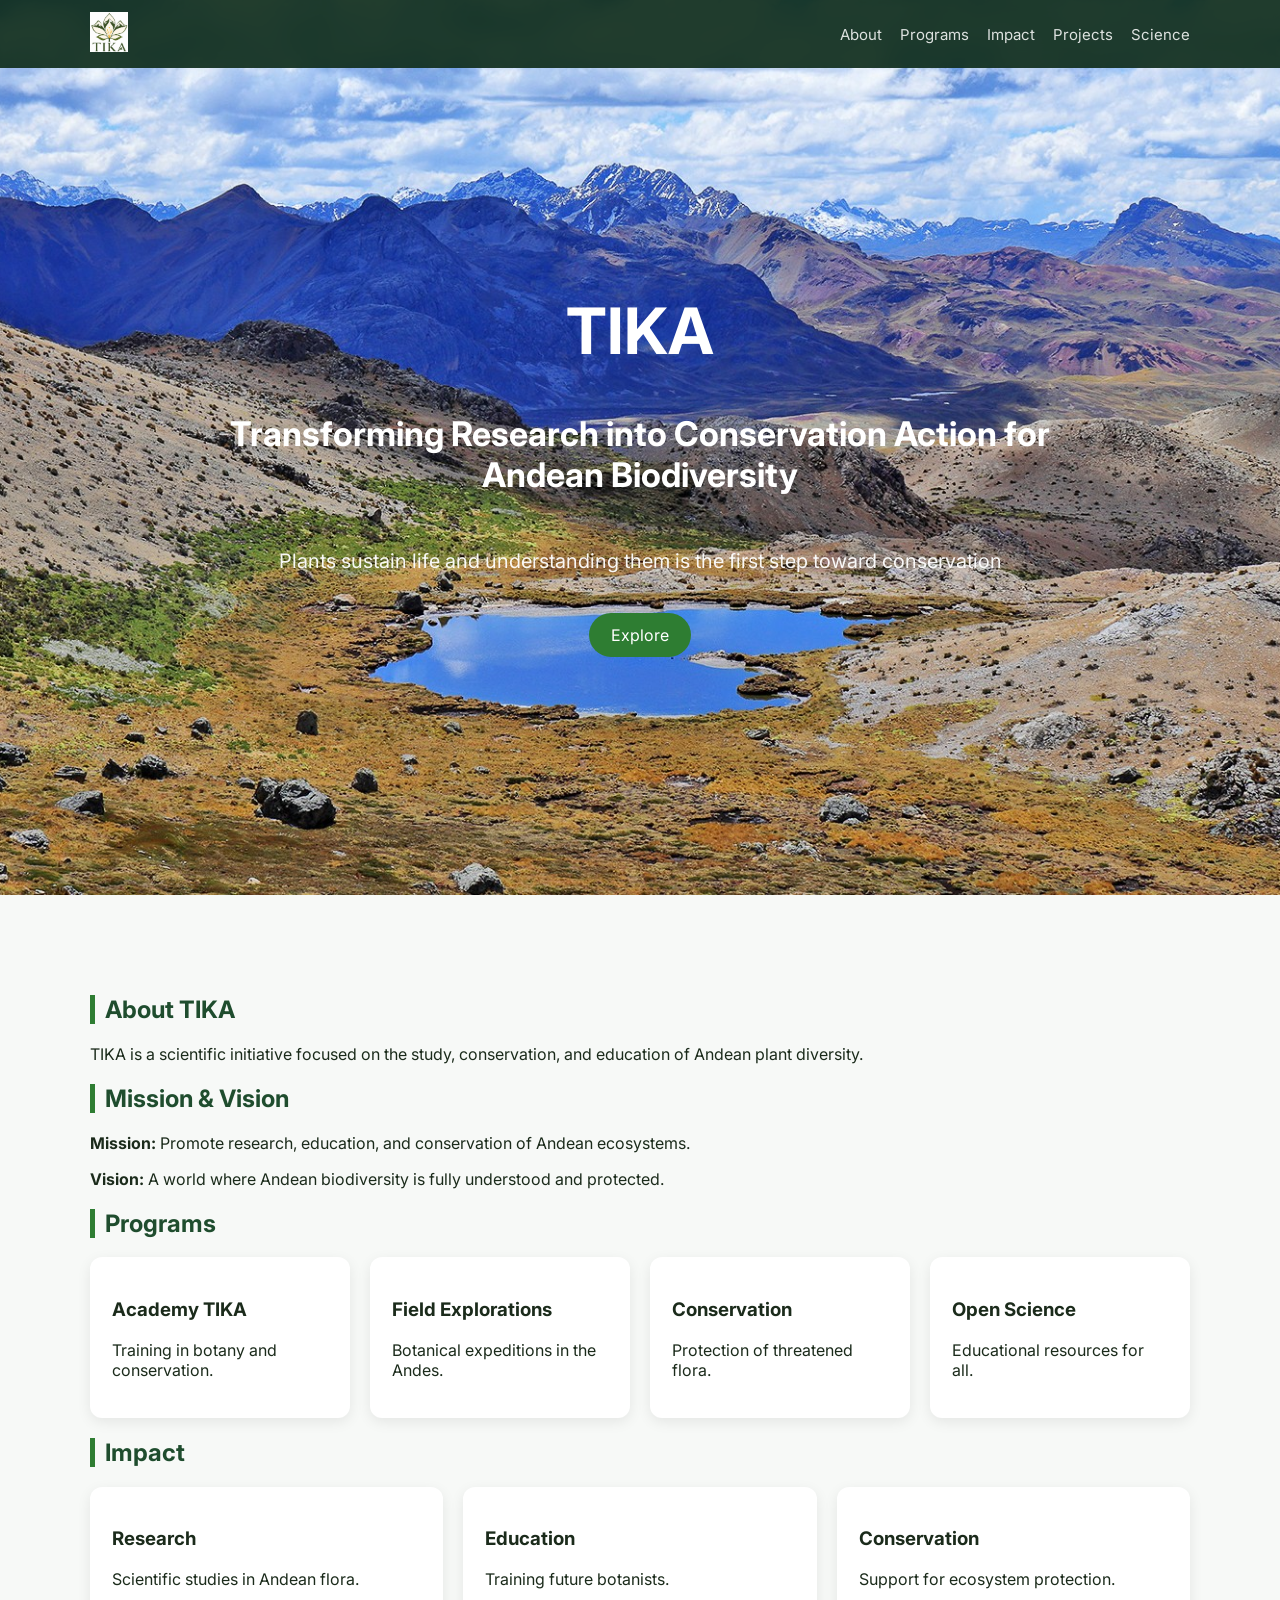
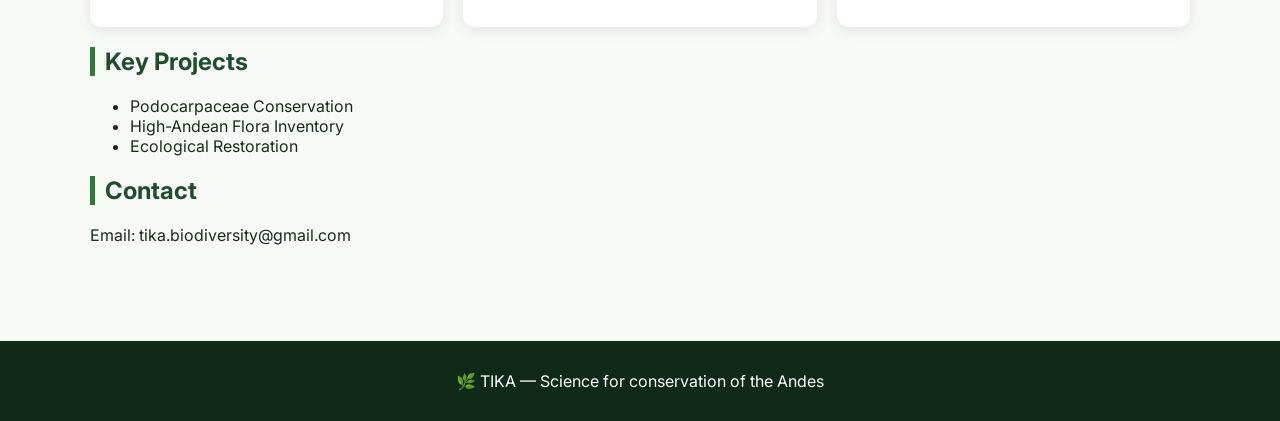
==== index.html @ 3229f662 "index.html" ====
<!DOCTYPE html>
<html lang="es">
<head>
  <meta charset="UTF-8">
  <meta name="viewport" content="width=device-width, initial-scale=1.0">

  <title>TIKA</title>
  <link rel="stylesheet" href="style.css">

  <link href="https://fonts.googleapis.com/css2?family=Inter:wght@300;400;600;700&display=swap" rel="stylesheet">
</head>

</head>

<body>

<header>
  <div class="header-container">

    <div class="logo">
      <img src="logo.png" alt="TIKA Logo" style="height:40px;">
    </div>

   <nav>
  <a href="about.html">About</a>
  <a href="index.html#programs">Programs</a>
  <a href="index.html#impact">Impact</a>

   <a href="projects.html">Projects</a>
  <a href="science.html">Science</a>
</nav>

  </div>
</header>

<!-- HERO -->
<section class="hero index-hero">
  <h1>TIKA</h1>

  <p class="main">
    Transforming Research into Conservation Action for Andean Biodiversity
  </p>

  <p class="sub">
    Plants sustain life and understanding them is the first step toward conservation
  </p>

  <a class="btn" href="#about">Explore</a>
</section>

<div class="container">

<section id="about">
  <h2>About TIKA</h2>
  <p>
    TIKA is a scientific initiative focused on the study, conservation, and education of Andean plant diversity.
  </p>
</section>

<section id="mission">
  <h2>Mission & Vision</h2>
  <p><strong>Mission:</strong> Promote research, education, and conservation of Andean ecosystems.</p>
  <p><strong>Vision:</strong> A world where Andean biodiversity is fully understood and protected.</p>
</section>

<section id="programs">
  <h2>Programs</h2>
  <div class="grid">
    <div class="card"><h3>Academy TIKA</h3><p>Training in botany and conservation.</p></div>
    <div class="card"><h3>Field Explorations</h3><p>Botanical expeditions in the Andes.</p></div>
    <div class="card"><h3>Conservation</h3><p>Protection of threatened flora.</p></div>
    <div class="card"><h3>Open Science</h3><p>Educational resources for all.</p></div>
  </div>
</section>

<section id="impact">
  <h2>Impact</h2>
  <div class="grid">
    <div class="card"><h3>Research</h3><p>Scientific studies in Andean flora.</p></div>
    <div class="card"><h3>Education</h3><p>Training future botanists.</p></div>
    <div class="card"><h3>Conservation</h3><p>Support for ecosystem protection.</p></div>
  </div>
</section>

<section id="projects">
  <h2>Key Projects</h2>
  <ul>
    <li>Podocarpaceae Conservation</li>
    <li>High-Andean Flora Inventory</li>
    <li>Ecological Restoration</li>
  </ul>
</section>

<section id="contact">
  <h2>Contact</h2>
  <p>Email: tika.biodiversity@gmail.com</p>
</section>

</div>

<footer>
  🌿 TIKA — Science for conservation of the Andes
</footer>

</body>
</html>
---- style.css ----
/* =========================
   TIKA GLOBAL STYLE
========================= */

body {
  margin: 0;
  font-family: "Inter", sans-serif;
  background: #f7f9f7;
  color: #1b2b1b;
}

/* =========================
   HEADER (GLOBAL)
========================= */

header {
  position: fixed;
  top: 0;
  width: 100%;
  background: rgba(16, 45, 28, 0.92);
  backdrop-filter: blur(10px);
  z-index: 1000;
}

.header-container {
  max-width: 1100px;
  margin: auto;
  display: flex;
  align-items: center;
  padding: 12px 20px;
}

.logo img {
  height: 60px;
}

nav {
  display: flex;
  gap: 18px;
  margin-left: auto;
}

nav a {
  color: white;
  text-decoration: none;
  font-size: 15px;
  font-weight: 400;
  opacity: 0.85;
  transition: 0.3s;
  white-space: nowrap;
}

nav a:hover {
  opacity: 1;
}

/* =========================
   HERO BASE
========================= */

.hero {
  display: flex;
  flex-direction: column;
  justify-content: center;
  align-items: center;
  text-align: center;

  color: white;
  padding: 20px;

  background-size: cover;
  background-position: center;
  background-repeat: no-repeat;
}

/* HERO VARIANTS */
.index-hero {
  height: 95vh;
  background-image: url("background.JPG");
}

.science-hero {
  height: 60vh;
  background-image: url("background1.JPG");
}

.about-hero {
  height: 60vh;
  background-image: url("background2.JPG");
}

/* HERO TEXT */
.hero h1 {
  font-size: 64px;
  margin-bottom: 10px;
  color: white;
}

.hero p.main {
  font-size: 34px;
  font-weight: 700;
  max-width: 900px;
  color: white;
}

.hero p.sub {
  font-size: 20px;
  opacity: 0.95;
  max-width: 750px;
  color: white;
}

/* BOTÓN */
.btn {
  margin-top: 20px;
  padding: 12px 22px;
  background: #2e7d32;
  color: white;
  text-decoration: none;
  border-radius: 25px;
}

/* =========================
   CONTENT
========================= */

.container {
  max-width: 1100px;
  margin: auto;
  padding: 80px 20px;
}

/* TITULOS */
h1 {
  color: #1f4d2e;
  font-size: 42px;
}

h2 {
  color: #1f4d2e;
  border-left: 5px solid #2e7d32;
  padding-left: 10px;
}

/* =========================
   GRID / CARDS
========================= */

.grid {
  display: grid;
  grid-template-columns: repeat(auto-fit, minmax(250px, 1fr));
  gap: 20px;
}

.card {
  background: white;
  padding: 22px;
  border-radius: 12px;
  box-shadow: 0 4px 14px rgba(0,0,0,0.08);
}

/* =========================
   SCIENCE BLOCKS
========================= */

.block {
  display: grid;
  grid-template-columns: 1fr 1fr;
  gap: 25px;
  align-items: center;

  background: white;
  padding: 20px;
  border-radius: 14px;
  margin-bottom: 25px;
  box-shadow: 0 6px 18px rgba(0,0,0,0.06);
}

.block img {
  width: 100%;
  height: 300px;
  object-fit: cover;
  border-radius: 14px;
}

/* =========================
   ABOUT - TEAM IMAGE FIX
========================= */

.team img {
  width: 100%;
  max-width: 280px;   /* 🔥 aquí controlas tamaño */
  height: auto;
  border-radius: 14px;
}

/* =========================
   FOOTER
========================= */

footer {
  background: #0f2a18;
  color: white;
  text-align: center;
  padding: 30px;
}

/* =========================
   RESPONSIVE
========================= */

@media (max-width: 768px) {

  .hero h1 {
    font-size: 38px;
  }

  .hero p.main {
    font-size: 22px;
  }

  .block {
    grid-template-columns: 1fr;
  }
}
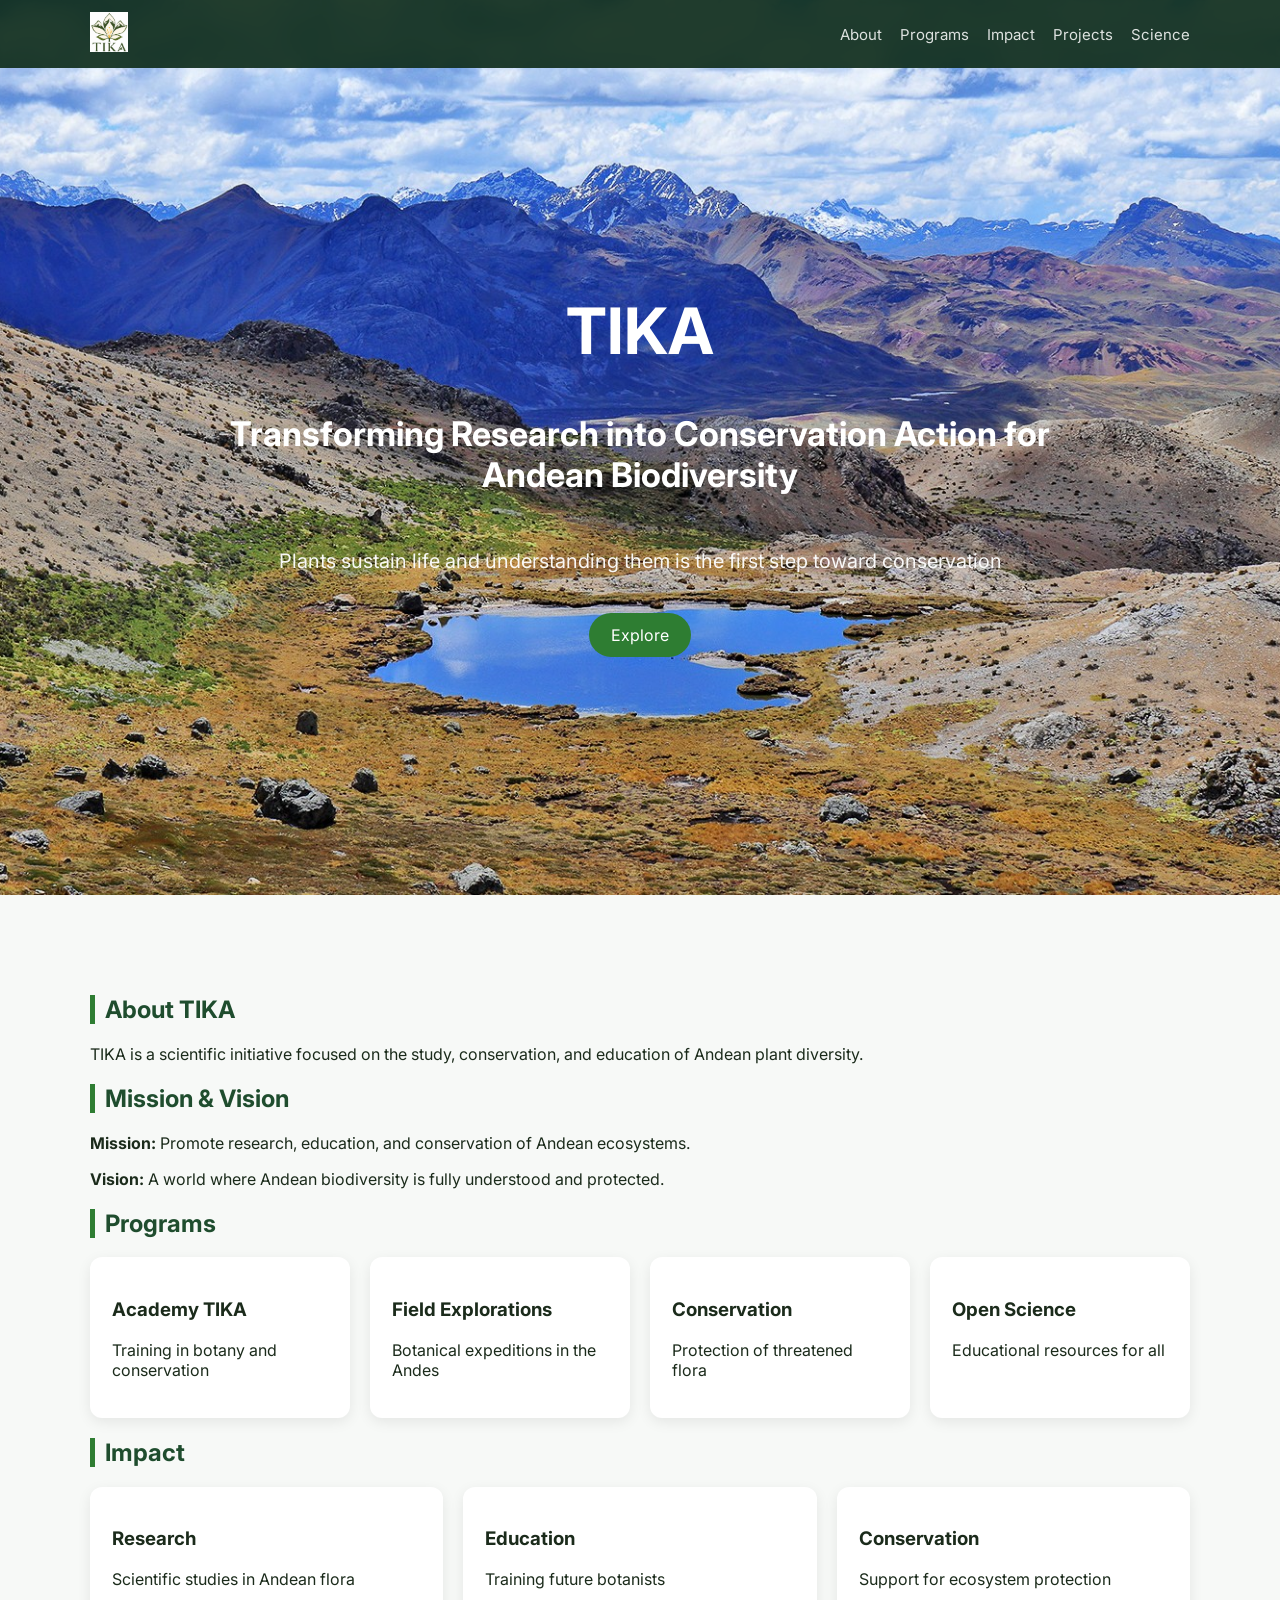
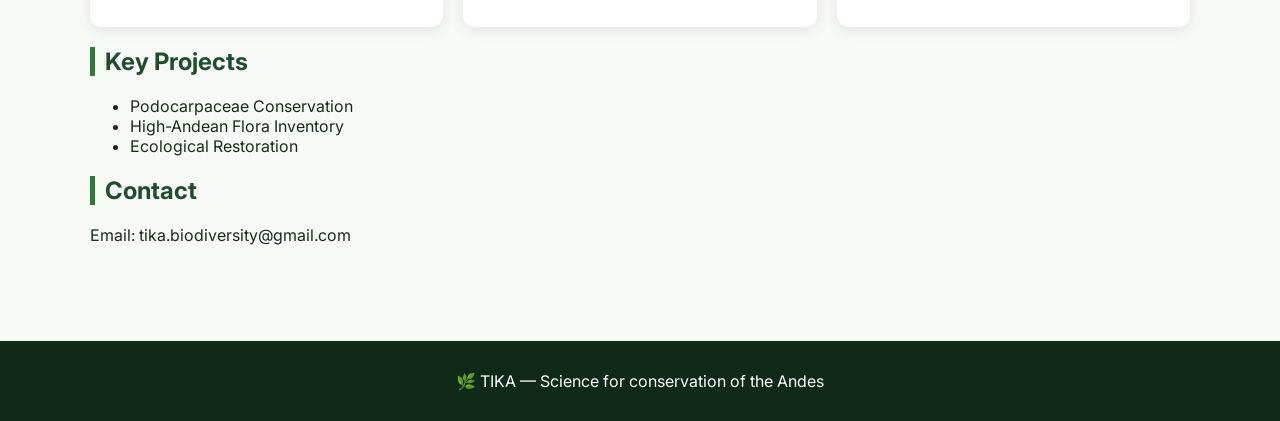
==== commit d5c7cce9: "index.html" ====
--- a/index.html
+++ b/index.html
@@ -5,6 +5,7 @@
   <meta name="viewport" content="width=device-width, initial-scale=1.0">
 
   <title>TIKA</title>
+  
   <link rel="stylesheet" href="style.css">
 
   <link href="https://fonts.googleapis.com/css2?family=Inter:wght@300;400;600;700&display=swap" rel="stylesheet">
@@ -66,19 +67,19 @@
 <section id="programs">
   <h2>Programs</h2>
   <div class="grid">
-    <div class="card"><h3>Academy TIKA</h3><p>Training in botany and conservation.</p></div>
-    <div class="card"><h3>Field Explorations</h3><p>Botanical expeditions in the Andes.</p></div>
-    <div class="card"><h3>Conservation</h3><p>Protection of threatened flora.</p></div>
-    <div class="card"><h3>Open Science</h3><p>Educational resources for all.</p></div>
+    <div class="card"><h3>Academy TIKA</h3><p>Training in botany and conservation</p></div>
+    <div class="card"><h3>Field Explorations</h3><p>Botanical expeditions in the Andes</p></div>
+    <div class="card"><h3>Conservation</h3><p>Protection of threatened flora</p></div>
+    <div class="card"><h3>Open Science</h3><p>Educational resources for all</p></div>
   </div>
 </section>
 
 <section id="impact">
   <h2>Impact</h2>
   <div class="grid">
-    <div class="card"><h3>Research</h3><p>Scientific studies in Andean flora.</p></div>
-    <div class="card"><h3>Education</h3><p>Training future botanists.</p></div>
-    <div class="card"><h3>Conservation</h3><p>Support for ecosystem protection.</p></div>
+    <div class="card"><h3>Research</h3><p>Scientific studies in Andean flora</p></div>
+    <div class="card"><h3>Education</h3><p>Training future botanists</p></div>
+    <div class="card"><h3>Conservation</h3><p>Support for ecosystem protection</p></div>
   </div>
 </section>
 
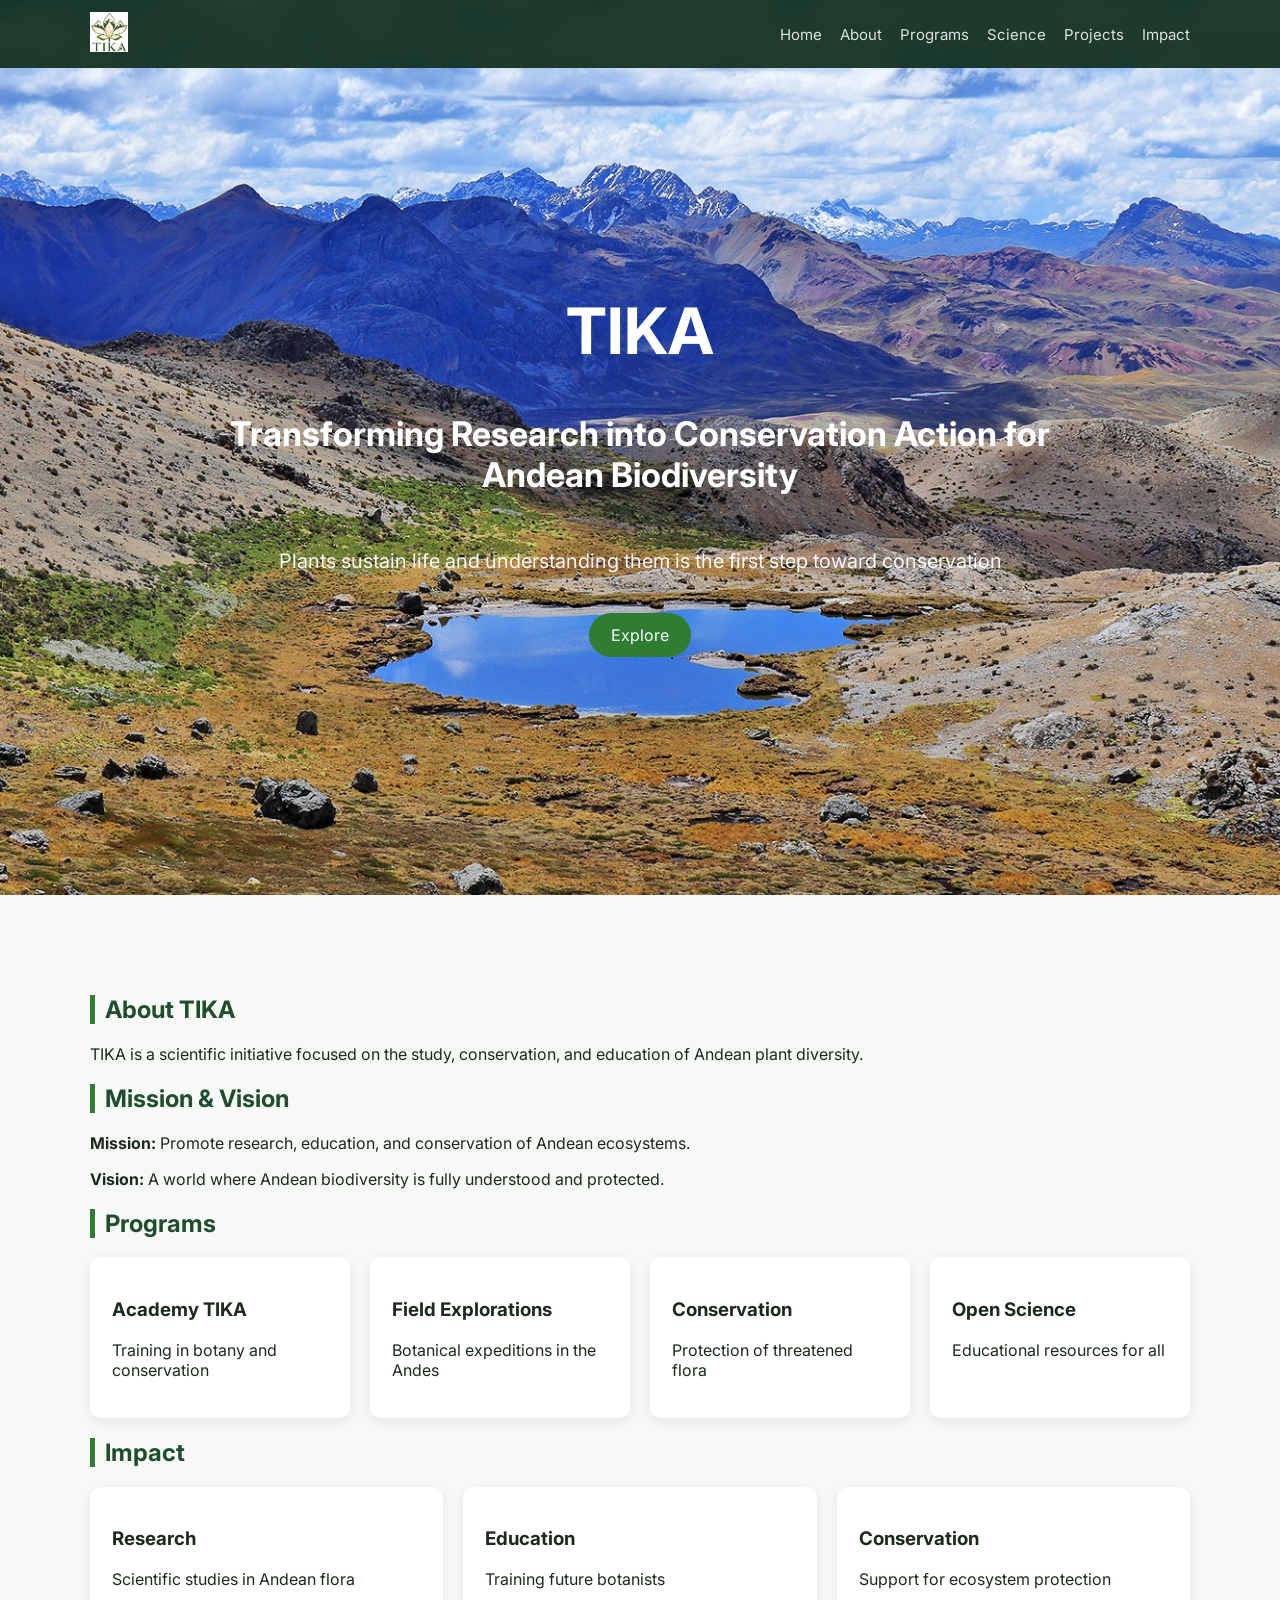
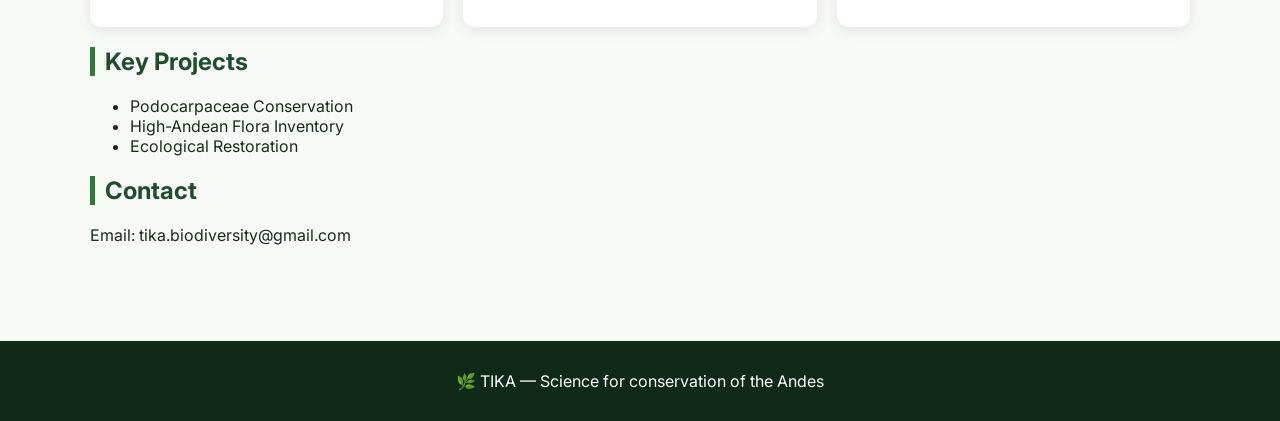
==== commit fb35f21d: "index.html" ====
--- a/index.html
+++ b/index.html
@@ -23,13 +23,13 @@
     </div>
 
    <nav>
-  <a href="about.html">About</a>
-  <a href="index.html#programs">Programs</a>
-  <a href="index.html#impact">Impact</a>
-
-   <a href="projects.html">Projects</a>
-  <a href="science.html">Science</a>
-</nav>
+      <a href="index.html">Home</a>
+      <a href="about.html">About</a>
+      <a href="programs.html">Programs</a>
+      <a href="science.html">Science</a>
+      <a href="projects.html">Projects</a>
+      <a href="impact.html">Impact</a>
+    </nav>
 
   </div>
 </header>
--- a/style.css
+++ b/style.css
@@ -89,6 +89,21 @@
   background-image: url("background2.JPG");
 }
 
+.programs-hero {
+  height: 60vh;
+  background-image: url("background3.JPG");
+}
+
+.impact-hero {
+  height: 60vh;
+  background-image: url("background4.JPG");
+}
+
+.projects-hero {
+  height: 60vh;
+  background-image: url("background5.JPG");
+}
+
 /* HERO TEXT */
 .hero h1 {
   font-size: 64px;
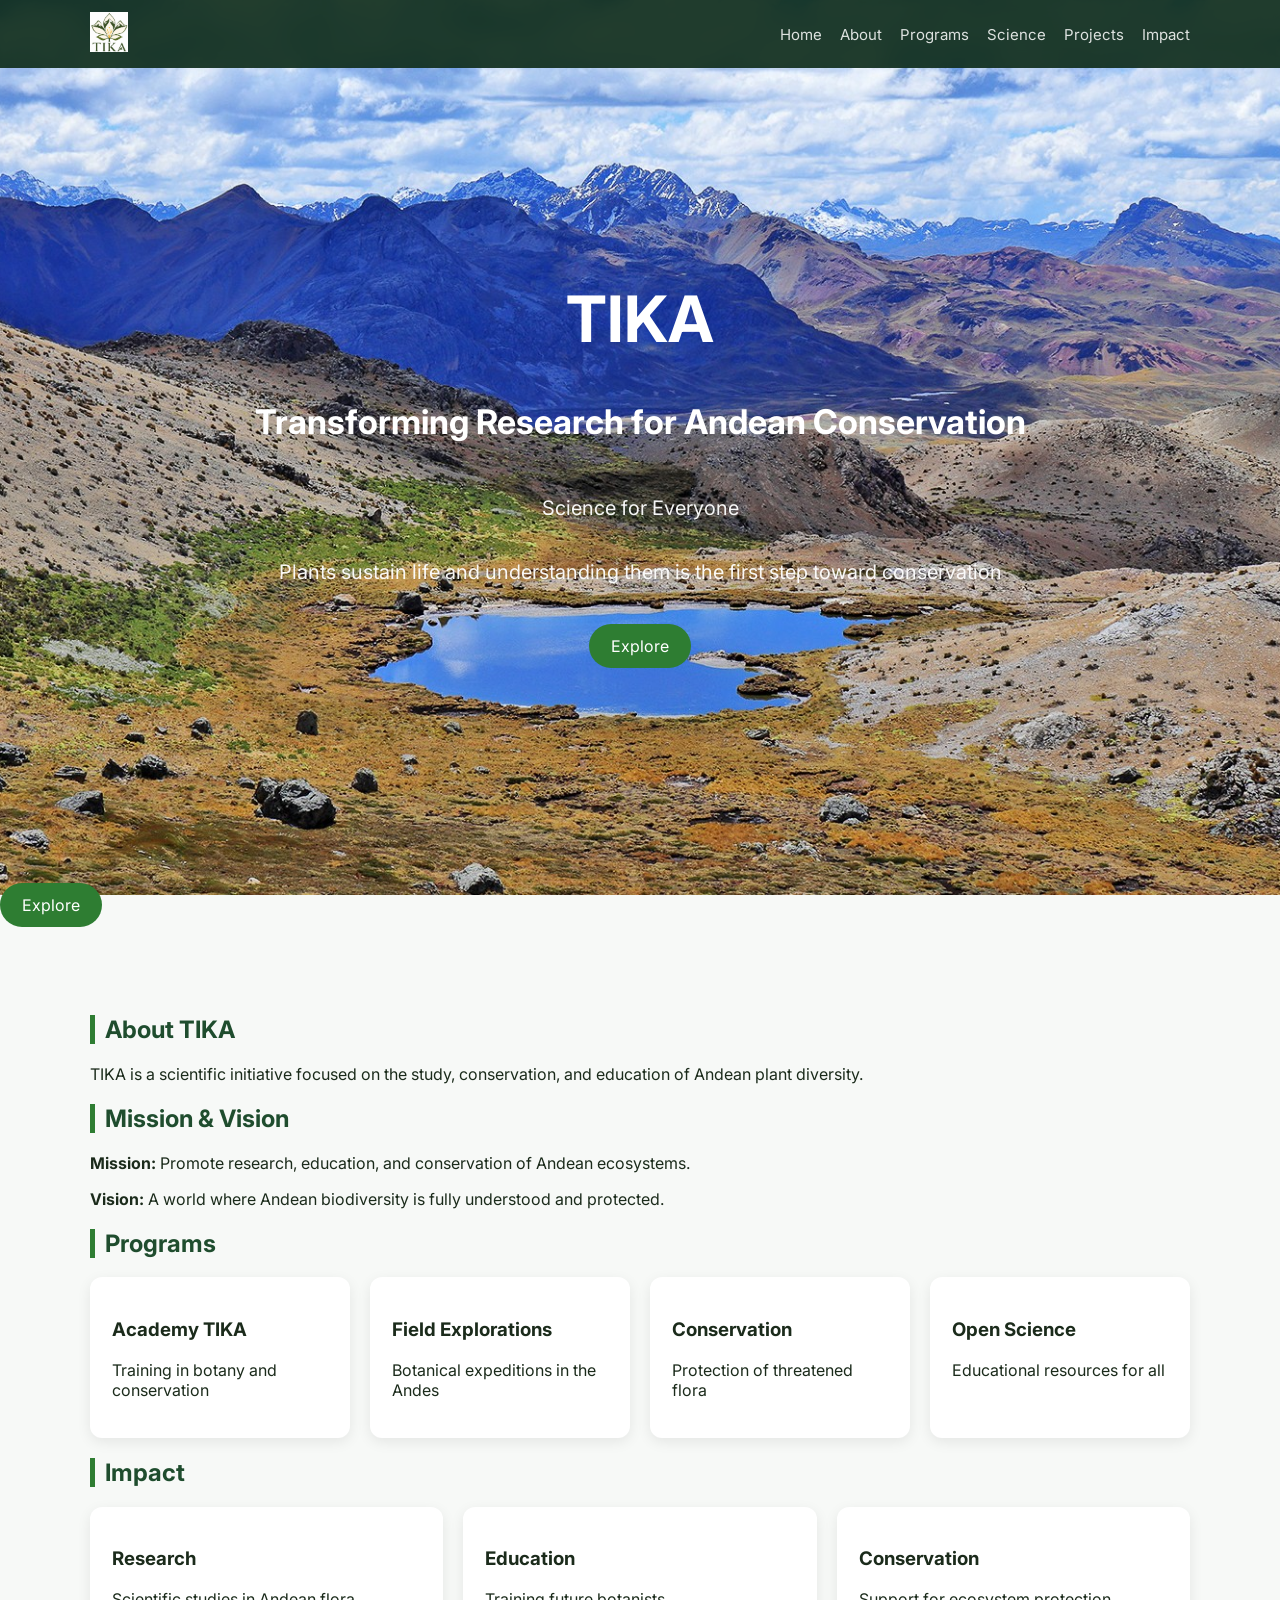
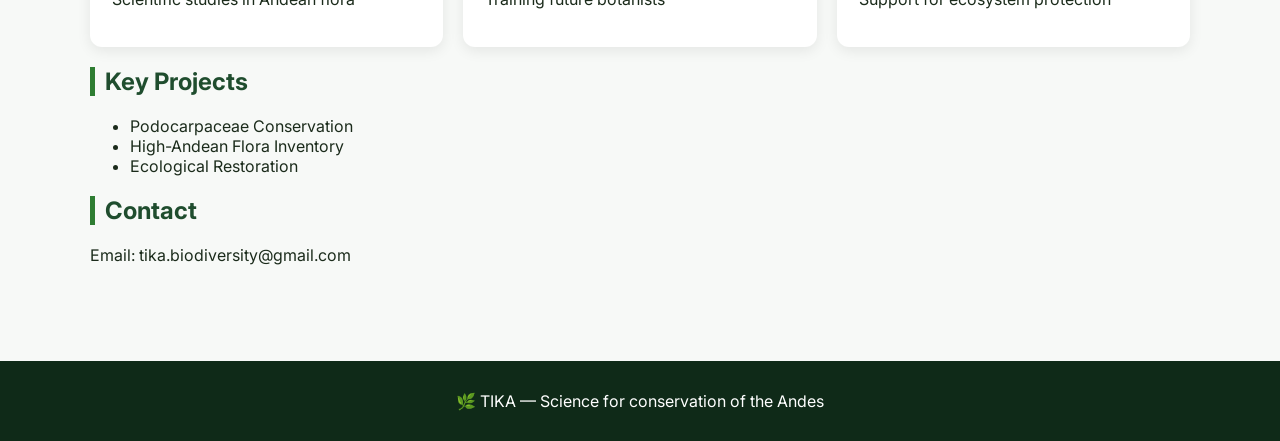
==== commit 8b10a73c: "index.html" ====
--- a/index.html
+++ b/index.html
@@ -39,12 +39,19 @@
   <h1>TIKA</h1>
 
   <p class="main">
-    Transforming Research into Conservation Action for Andean Biodiversity
+    Transforming Research for Andean Conservation
+  </p>
+
+  <p class="sub">
+    Science for Everyone
   </p>
 
   <p class="sub">
     Plants sustain life and understanding them is the first step toward conservation
   </p>
+
+  <a class="btn" href="#about">Explore</a>
+</section>
 
   <a class="btn" href="#about">Explore</a>
 </section>
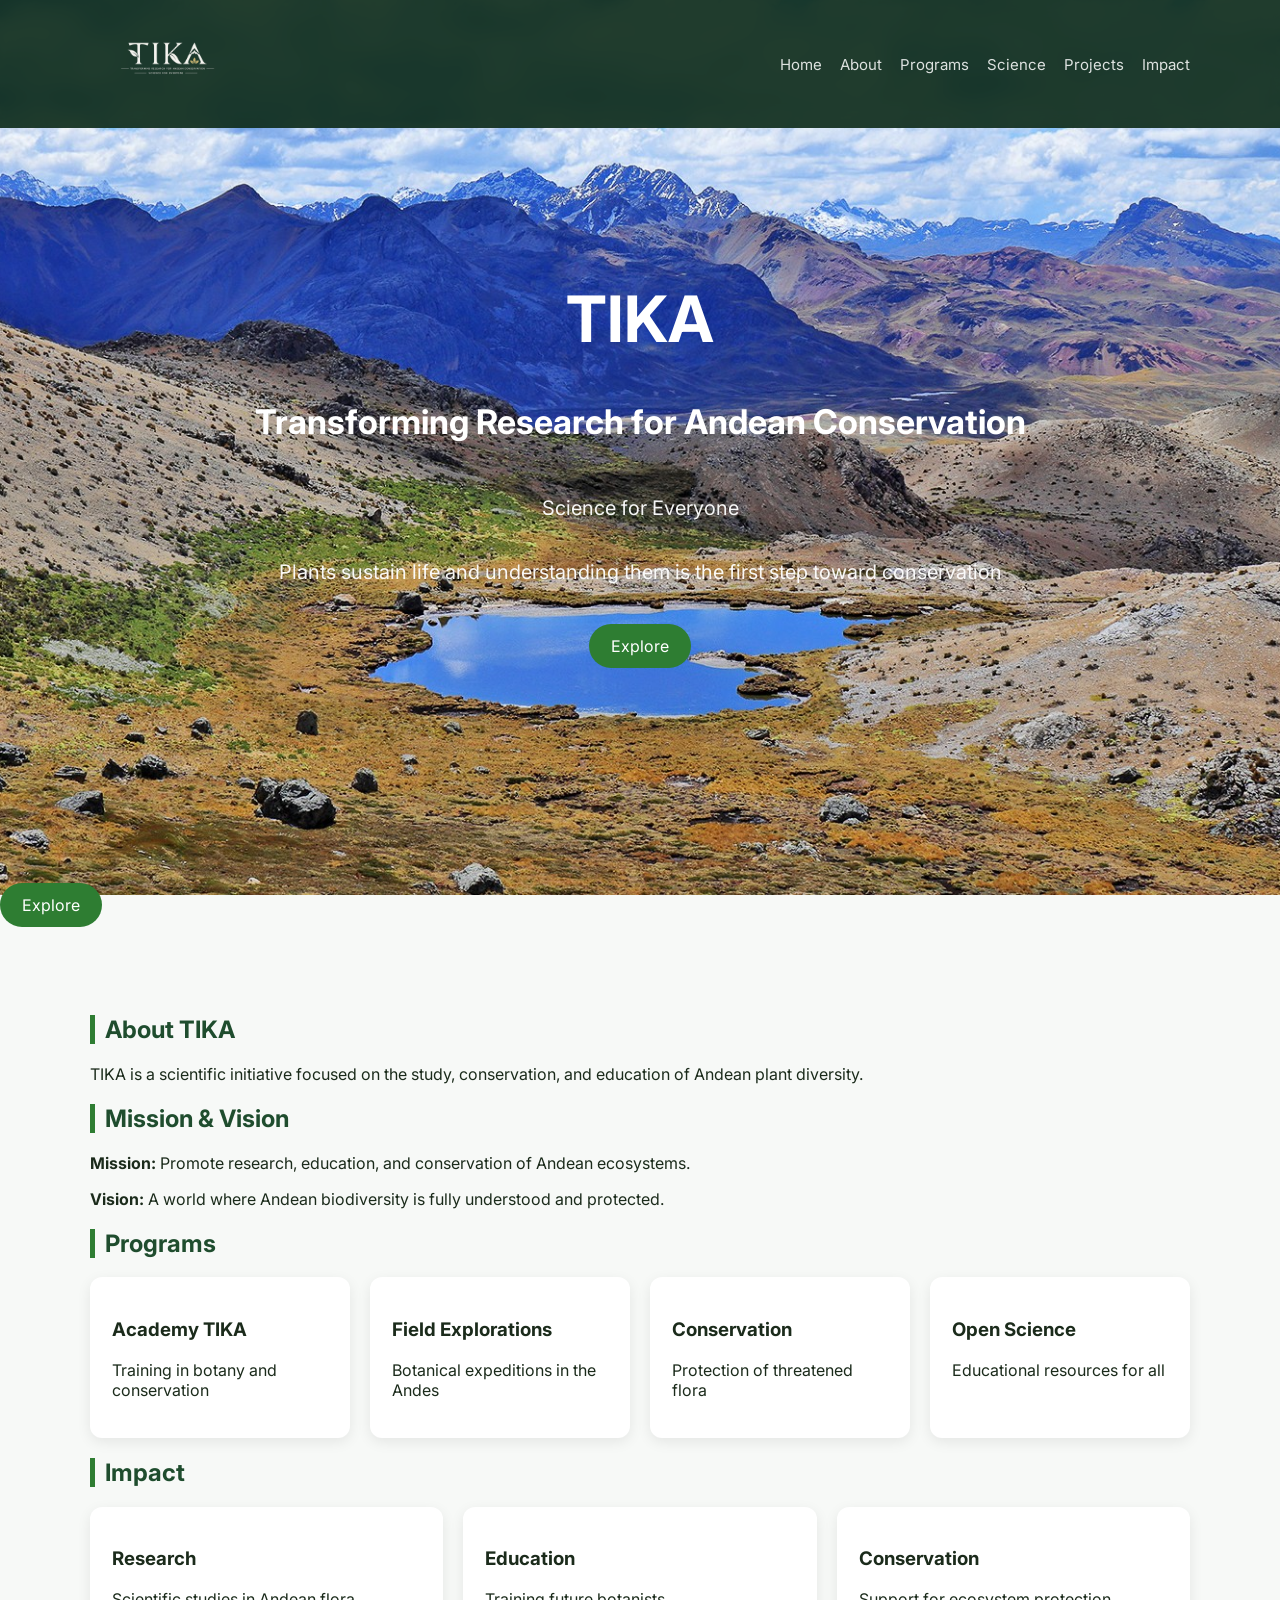
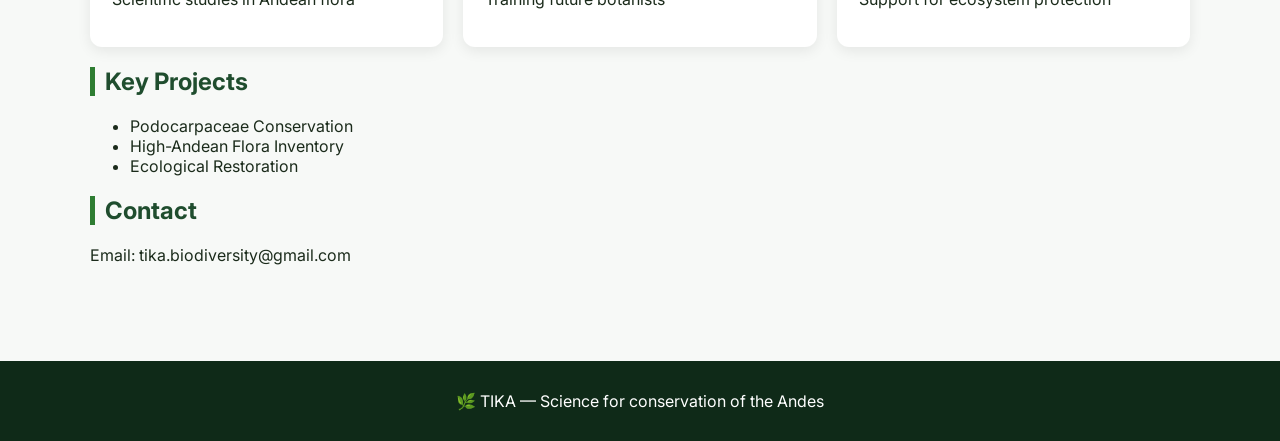
==== commit 2f634387: "Update index.html" ====
--- a/index.html
+++ b/index.html
@@ -19,7 +19,7 @@
   <div class="header-container">
 
     <div class="logo">
-      <img src="logo.png" alt="TIKA Logo" style="height:40px;">
+      <img src="logo.png" alt="TIKA Logo">
     </div>
 
    <nav>
--- a/style.css
+++ b/style.css
@@ -31,7 +31,7 @@
 }
 
 .logo img {
-  height: 60px;
+  height: 100px;
 }
 
 nav {
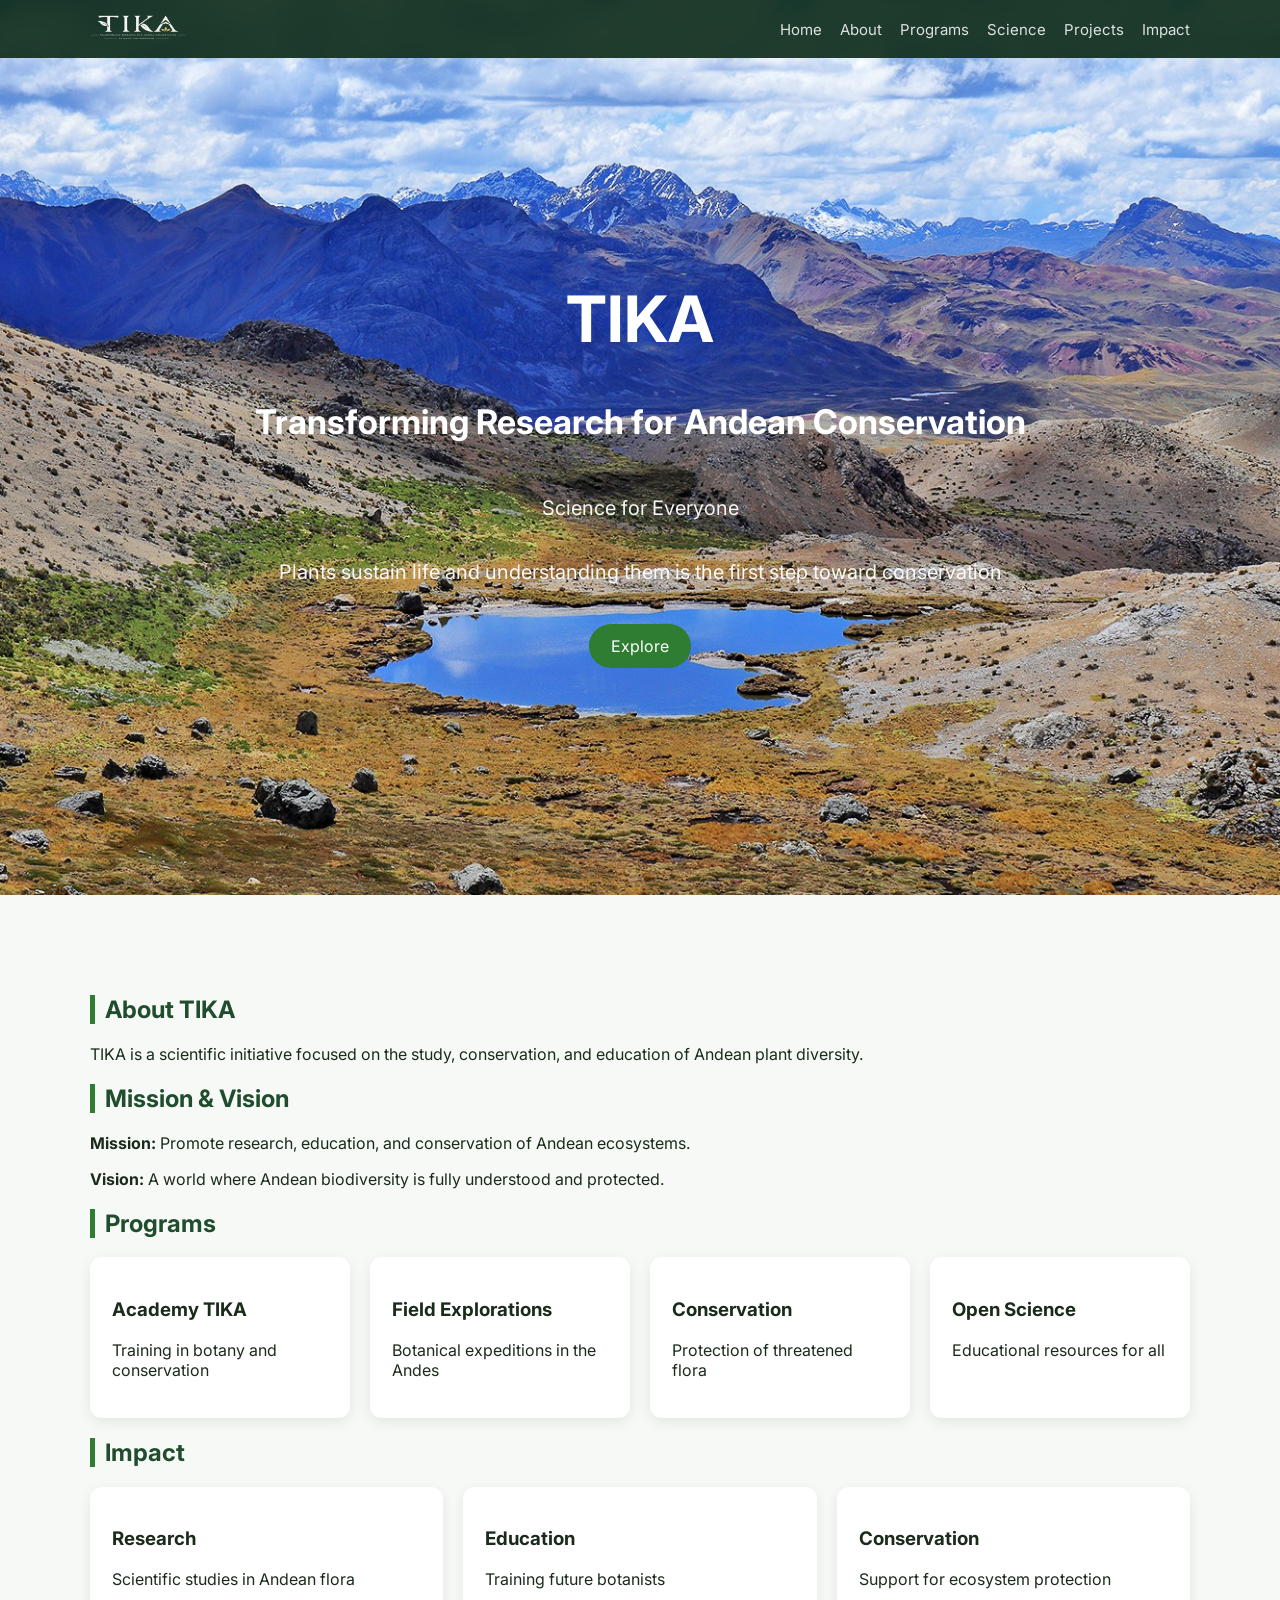
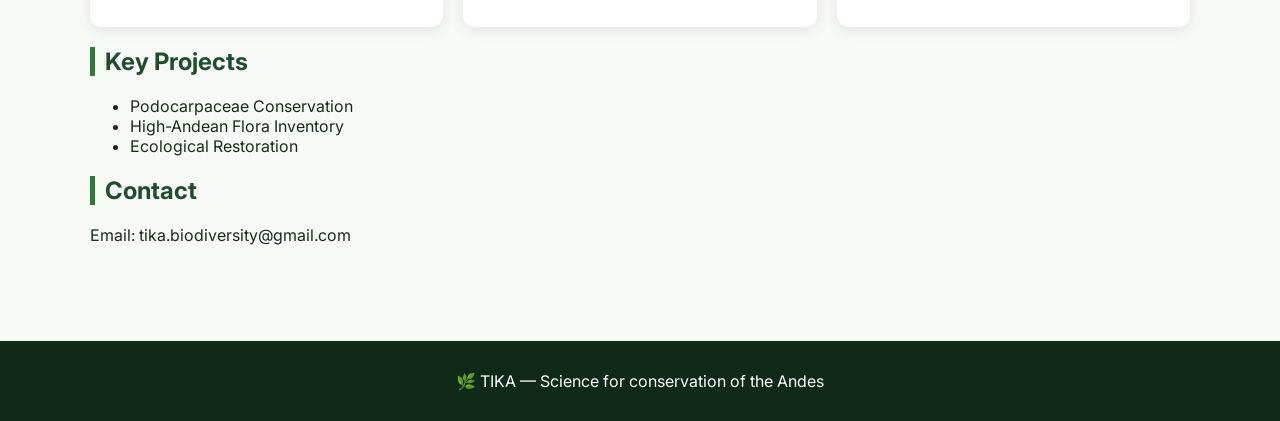
==== commit 64d09d58: "Update index.html" ====
--- a/index.html
+++ b/index.html
@@ -49,9 +49,6 @@
   <p class="sub">
     Plants sustain life and understanding them is the first step toward conservation
   </p>
-
-  <a class="btn" href="#about">Explore</a>
-</section>
 
   <a class="btn" href="#about">Explore</a>
 </section>
--- a/style.css
+++ b/style.css
@@ -31,7 +31,9 @@
 }
 
 .logo img {
-  height: 100px;
+  height: 30px;
+  transform: scale(1.05);
+  transform-origin: left center;
 }
 
 nav {
@@ -210,6 +212,67 @@
 }
 
 /* =========================
+   TEAM MEMBERS
+========================= */
+
+.member-card-link {
+  text-decoration: none;
+  color: inherit;
+  display: block;
+}
+
+.member-card {
+  background: white;
+  border-radius: 14px;
+  overflow: hidden;
+  box-shadow: 0 6px 18px rgba(0,0,0,0.08);
+  transition: all 0.3s ease;
+}
+
+.member-card-link:hover .member-card {
+  transform: translateY(-5px);
+  box-shadow: 0 12px 28px rgba(0,0,0,0.15);
+}
+
+.member-card img {
+  width: 100%;
+  height: 280px;
+  object-fit: cover;
+  display: block;
+}
+
+.member-info {
+  padding: 20px;
+}
+
+.member-info h3 {
+  margin: 0;
+  color: #1f4d2e;
+  font-size: 22px;
+}
+
+.position {
+  color: #2e7d32;
+  font-weight: 600;
+  margin-top: 6px;
+  margin-bottom: 12px;
+}
+
+.member-info p {
+  line-height: 1.6;
+  color: #444;
+}
+
+/* GRID DE MIEMBROS */
+
+.team-grid {
+  display: grid;
+  grid-template-columns: repeat(auto-fit, minmax(260px, 1fr));
+  gap: 25px;
+  margin-top: 40px;
+}
+
+/* =========================
    FOOTER
 ========================= */
 
